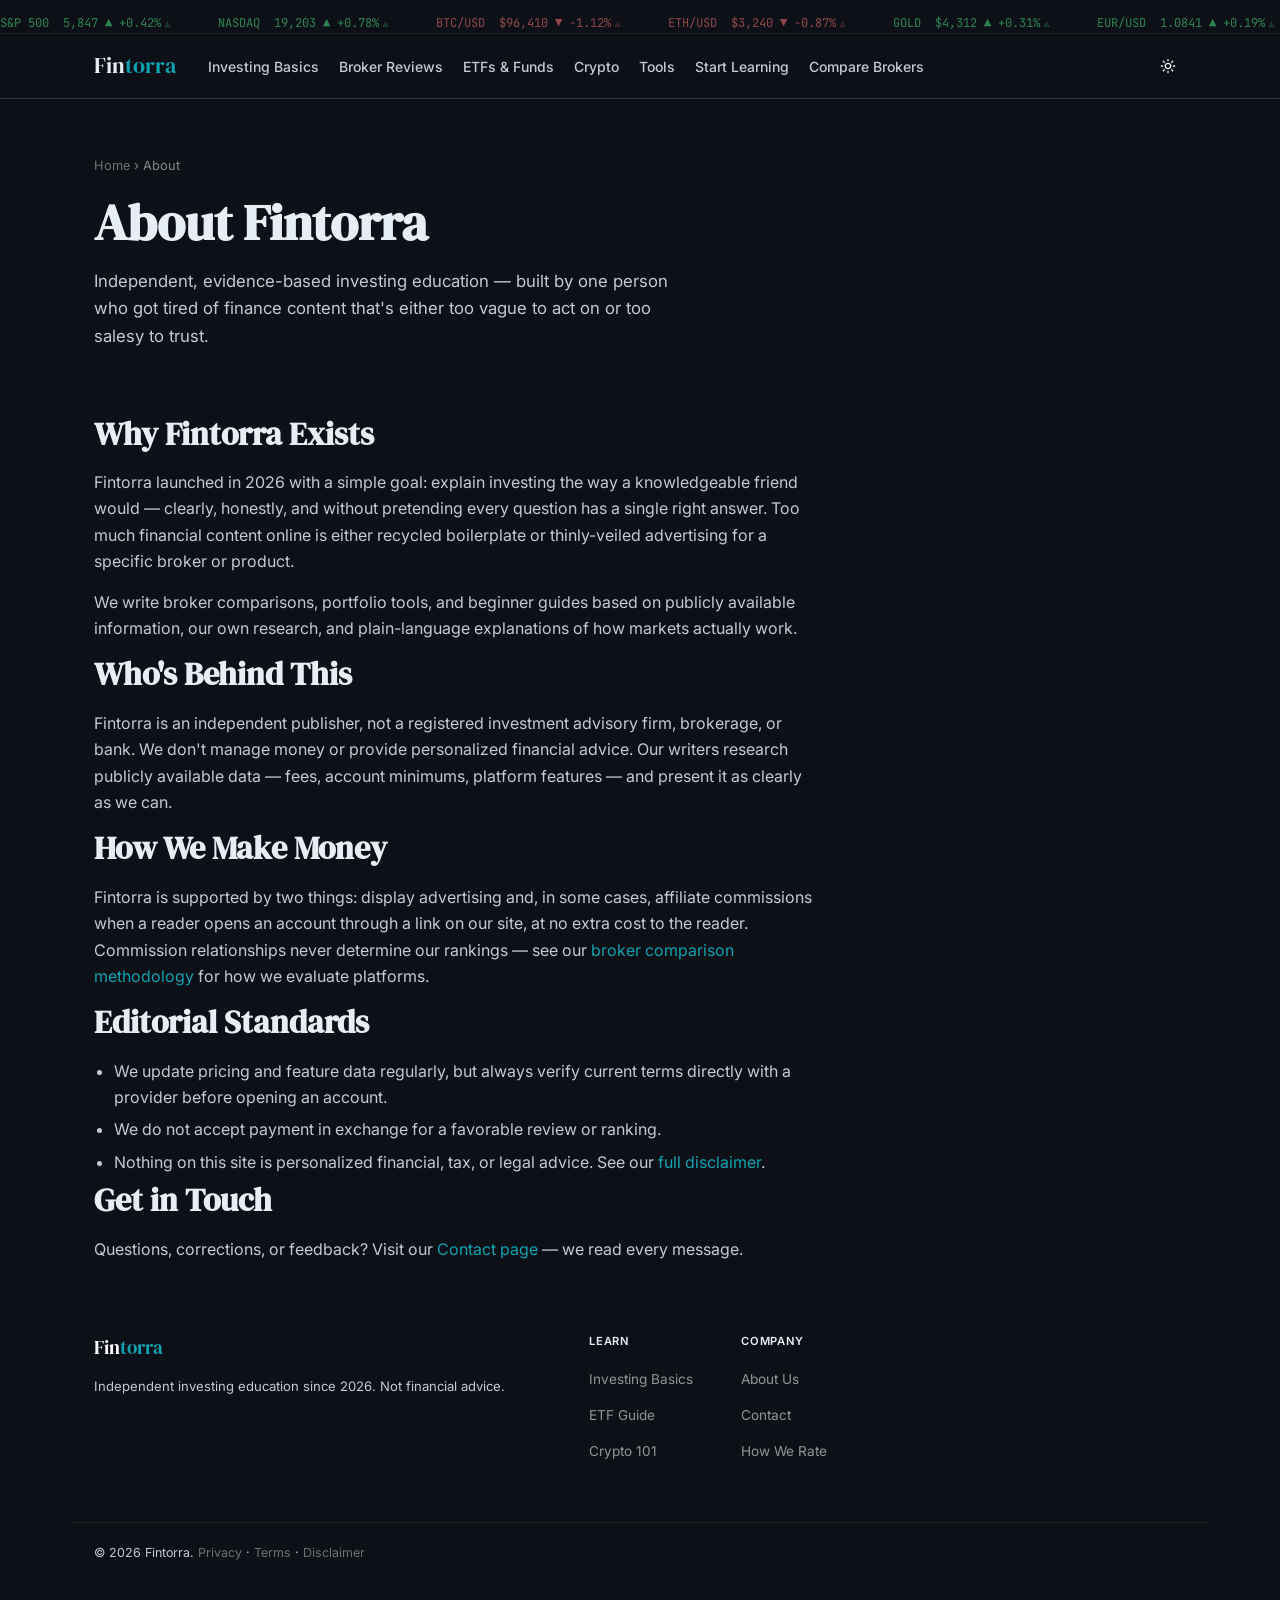
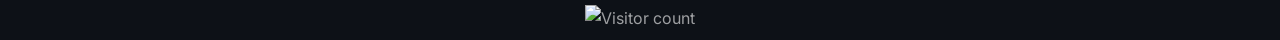
==== about.html @ e602b72d "Add files via upload" ====
<!DOCTYPE html>

<html lang="en">
<head>
<meta charset="utf-8"/>
<meta content="width=device-width, initial-scale=1.0" name="viewport"/>
<title>About Us | Fintorra</title>
<meta content="Learn about Fintorra — an independent investing education site built for readers who want clear, jargon-free guidance without hype." name="description"/>
<link href="https://fonts.googleapis.com" rel="preconnect"/>
<link href="https://fonts.googleapis.com/css2?family=DM+Serif+Display:ital@0;1&amp;family=Inter:wght@300;400;500;600&amp;family=JetBrains+Mono:wght@400;500&amp;display=swap" rel="stylesheet"/>
<link href="style.css?v=1784446846" rel="stylesheet"/>
<script>(function(){try{var t=localStorage.getItem('fintorra-theme');if(t!=='light'){document.documentElement.setAttribute('data-theme','dark');}}catch(e){}})();</script>
<link href="https://YOUR-DOMAIN-HERE.com/about.html" rel="canonical"/><meta content="About Us | Fintorra" property="og:title"/><meta content="Learn about Fintorra — an independent investing education site built for readers who want clear, jargon-free guidance without hype." property="og:description"/><meta content="website" property="og:type"/><meta content="https://YOUR-DOMAIN-HERE.com/about.html" property="og:url"/><meta content="https://YOUR-DOMAIN-HERE.com/og-default.jpg" property="og:image"/><meta content="Fintorra" property="og:site_name"/><meta content="summary_large_image" name="twitter:card"/><meta content="About Us | Fintorra" name="twitter:title"/><meta content="Learn about Fintorra — an independent investing education site built for readers who want clear, jargon-free guidance without hype." name="twitter:description"/><meta content="https://YOUR-DOMAIN-HERE.com/og-default.jpg" name="twitter:image"/><script type="application/ld+json">{
  "@context": "https://schema.org",
  "@type": "Organization",
  "name": "Fintorra",
  "url": "https://YOUR-DOMAIN-HERE.com"
}</script><script type="application/ld+json">{
  "@context": "https://schema.org",
  "@type": "BreadcrumbList",
  "itemListElement": [
    {
      "@type": "ListItem",
      "position": 1,
      "name": "Home",
      "item": "https://YOUR-DOMAIN-HERE.com/index.html"
    },
    {
      "@type": "ListItem",
      "position": 2,
      "name": "About",
      "item": "https://YOUR-DOMAIN-HERE.com/about.html"
    }
  ]
}</script></head>
<body>
<!-- MARKET STRIP -->
<div aria-hidden="true" class="market-strip">
<div class="ticker-track">
<span class="ticker-item up" data-symbol="sp500">S&amp;P 500  5,847 ▲ +0.42%</span>
<span class="ticker-item up" data-symbol="nasdaq">NASDAQ  19,203 ▲ +0.78%</span>
<span class="ticker-item down" data-symbol="btc">BTC/USD  $96,410 ▼ −1.12%</span>
<span class="ticker-item down" data-symbol="eth">ETH/USD  $3,240 ▼ −0.87%</span>
<span class="ticker-item up" data-symbol="gold">GOLD  $4,312 ▲ +0.31%</span>
<span class="ticker-item up" data-symbol="eurusd">EUR/USD  1.0841 ▲ +0.19%</span>
<span class="ticker-item up" data-symbol="sp500">S&amp;P 500  5,847 ▲ +0.42%</span>
<span class="ticker-item up" data-symbol="nasdaq">NASDAQ  19,203 ▲ +0.78%</span>
<span class="ticker-item down" data-symbol="btc">BTC/USD  $96,410 ▼ −1.12%</span>
<span class="ticker-item down" data-symbol="eth">ETH/USD  $3,240 ▼ −0.87%</span>
<span class="ticker-item up" data-symbol="gold">GOLD  $4,312 ▲ +0.31%</span>
<span class="ticker-item up" data-symbol="eurusd">EUR/USD  1.0841 ▲ +0.19%</span>
</div>
</div>
<nav class="nav">
<div class="nav-inner container">
<a class="logo" href="index.html">Fin<span>torra</span></a>
<ul class="nav-links">
<li><a href="investing-basics.html">Investing Basics</a></li>
<li><a href="broker-comparison.html">Broker Reviews</a></li>
<li><a href="etf-guide.html">ETFs &amp; Funds</a></li>
<li><a href="crypto.html">Crypto</a></li>
<li><a href="tools.html">Tools</a></li>
<li><a href="investing-basics.html">Start Learning</a></li>
<li><a href="broker-comparison.html">Compare Brokers</a></li>
</ul>
<button aria-label="Toggle dark mode" class="theme-toggle" id="theme-toggle"><svg fill="none" height="16" stroke="currentColor" stroke-linecap="round" stroke-linejoin="round" stroke-width="2" viewbox="0 0 24 24" width="16"><path d="M21 12.79A9 9 0 1111.21 3 7 7 0 0021 12.79z"></path></svg></button><button aria-label="Open menu" class="hamburger" id="hamburger">☰</button>
</div>
</nav>
<header class="page-hero">
<div class="container">
<div class="breadcrumb"><a href="index.html">Home</a> › About</div>
<h1>About Fintorra</h1>
<p class="page-hero-sub">Independent, evidence-based investing education — built by one person who got tired of finance content that's either too vague to act on or too salesy to trust.</p>
</div>
</header>
<main class="container page-main">
<article class="main-content" style="max-width: 720px;">
<section>
<h2>Why Fintorra Exists</h2>
<p>Fintorra launched in 2026 with a simple goal: explain investing the way a knowledgeable friend would — clearly, honestly, and without pretending every question has a single right answer. Too much financial content online is either recycled boilerplate or thinly-veiled advertising for a specific broker or product.</p>
<p>We write broker comparisons, portfolio tools, and beginner guides based on publicly available information, our own research, and plain-language explanations of how markets actually work.</p>
</section>
<section>
<h2>Who's Behind This</h2>
<p>Fintorra is an independent publisher, not a registered investment advisory firm, brokerage, or bank. We don't manage money or provide personalized financial advice. Our writers research publicly available data — fees, account minimums, platform features — and present it as clearly as we can.</p>
</section>
<section>
<h2>How We Make Money</h2>
<p>Fintorra is supported by two things: display advertising and, in some cases, affiliate commissions when a reader opens an account through a link on our site, at no extra cost to the reader. Commission relationships never determine our rankings — see our <a href="broker-comparison.html">broker comparison methodology</a> for how we evaluate platforms.</p>
</section>
<section>
<h2>Editorial Standards</h2>
<ul>
<li>We update pricing and feature data regularly, but always verify current terms directly with a provider before opening an account.</li>
<li>We do not accept payment in exchange for a favorable review or ranking.</li>
<li>Nothing on this site is personalized financial, tax, or legal advice. See our <a href="disclaimer.html">full disclaimer</a>.</li>
</ul>
</section>
<section>
<h2>Get in Touch</h2>
<p>Questions, corrections, or feedback? Visit our <a href="contact.html">Contact page</a> — we read every message.</p>
</section>
</article>
</main>
<footer class="footer">
<div class="container footer-inner">
<div class="footer-brand">
<a class="logo" href="index.html">Fin<span>torra</span></a>
<p>Independent investing education since 2026. Not financial advice.</p>
</div>
<div class="footer-links">
<div class="footer-col"><h4>Learn</h4><ul><li><a href="investing-basics.html">Investing Basics</a></li><li><a href="etf-guide.html">ETF Guide</a></li><li><a href="crypto.html">Crypto 101</a></li></ul></div>
<div class="footer-col"><h4>Company</h4><ul><li><a href="about.html">About Us</a></li><li><a href="contact.html">Contact</a></li><li><a href="broker-comparison.html">How We Rate</a></li></ul></div>
</div>
</div>
<div class="footer-bottom container">
<p>© 2026 Fintorra. <a href="privacy.html">Privacy</a> · <a href="terms.html">Terms</a> · <a href="disclaimer.html">Disclaimer</a></p>
</div>
<div class="visitor-counter" style="text-align:center;padding:8px 0;"><img alt="Visitor count" src="https://api.visitorbadge.io/api/visitors?path=marketedge-zippy-pavlova-49449e&amp;label=Visitors&amp;countColor=%23263759&amp;style=flat"/></div></footer>
<script src="script.js?v=1784446846"></script>
</body>
</html>
---- style.css ----
/* ===========================
   FINTORRA — GLOBAL STYLES
   =========================== */

:root {
  --ink:       #0D1117;
  --ink-soft:  #3A4050;
  --ink-muted: #7A8394;
  --surface:   #F7F8FA;
  --white:     #FFFFFF;
  --border:    #E4E7ED;

  /* Accent — deep teal-slate, not typical finance blue */
  --accent:    #1A5F7A;
  --accent-lt: #EBF4F8;
  --accent-hi: #0FA3B1;

  --gold:      #C8952A;
  --green:     #1A9B5E;
  --red:       #C0392B;

  --ff-display: 'DM Serif Display', Georgia, serif;
  --ff-body:    'Inter', system-ui, sans-serif;
  --ff-mono:    'JetBrains Mono', monospace;

  --radius: 8px;
  --radius-lg: 14px;
  --shadow: 0 2px 12px rgba(0,0,0,0.07);
  --shadow-lg: 0 8px 40px rgba(0,0,0,0.1);

  /* Single source of truth for the ticker strip's height, so .nav's
     sticky offset can never drift out of sync with it (was a hardcoded
     "top: 34px" magic number before). */
  --ticker-height: 34px;
}

*, *::before, *::after { box-sizing: border-box; margin: 0; padding: 0; }

html { scroll-behavior: smooth; font-size: 16px; }

body {
  font-family: var(--ff-body);
  color: var(--ink);
  background: var(--white);
  line-height: 1.65;
  -webkit-font-smoothing: antialiased;
  max-width: 100vw;
}

/* ===========================
   LAYOUT
   =========================== */
.container { max-width: 1140px; margin: 0 auto; padding: 0 24px; }
.section-gap { padding-top: 80px; padding-bottom: 80px; }

.content-sidebar-layout {
  display: grid;
  grid-template-columns: 1fr 320px;
  gap: 48px;
  align-items: start;
  padding: 60px 0;
}
.main-content { min-width: 0; }

/* ===========================
   TYPOGRAPHY
   =========================== */
h1, h2, h3 { font-family: var(--ff-display); line-height: 1.2; }
h1 { font-size: clamp(2rem, 5vw, 3.2rem); }
h2 { font-size: clamp(1.5rem, 3vw, 2rem); margin-bottom: 16px; }
h3 { font-size: 1.25rem; margin-bottom: 10px; }
h4 { font-size: 0.95rem; font-weight: 600; text-transform: uppercase; letter-spacing: 0.06em; color: var(--ink-soft); margin-bottom: 10px; font-family: var(--ff-body); }

p { margin-bottom: 14px; color: var(--ink-soft); }

a { color: var(--accent); text-decoration: none; }
a:hover { color: var(--accent-hi); }

ul, ol { padding-left: 20px; }
li { margin-bottom: 6px; color: var(--ink-soft); }

.section-eyebrow {
  font-family: var(--ff-mono);
  font-size: 0.75rem;
  letter-spacing: 0.1em;
  text-transform: uppercase;
  color: var(--accent-hi);
  margin-bottom: 8px;
}

.section-title { margin-bottom: 8px; }
.section-sub { color: var(--ink-muted); font-size: 0.9rem; margin-bottom: 32px; }

/* ===========================
   BUTTONS
   =========================== */
.btn-primary {
  display: inline-block;
  background: var(--accent);
  color: var(--white) !important;
  padding: 12px 24px;
  border-radius: var(--radius);
  font-weight: 600;
  font-size: 0.9rem;
  transition: background 0.2s, transform 0.1s;
  cursor: pointer;
  border: none;
}
.btn-primary:hover { background: var(--accent-hi); transform: translateY(-1px); }
.btn-primary.sm { padding: 8px 16px; font-size: 0.82rem; }

.btn-ghost {
  display: inline-block;
  border: 1.5px solid var(--border);
  color: var(--ink) !important;
  padding: 11px 24px;
  border-radius: var(--radius);
  font-weight: 500;
  font-size: 0.9rem;
  transition: border-color 0.2s, background 0.2s;
}
.btn-ghost:hover { border-color: var(--accent); background: var(--accent-lt); }

/* .btn-ghost sits on the dark hero background — override for readable contrast */
.hero .btn-ghost {
  color: var(--white) !important;
  border-color: rgba(255,255,255,0.4);
}
.hero .btn-ghost:hover { border-color: var(--white); background: rgba(255,255,255,0.08); }

.mt-24 { margin-top: 24px; }

/* ===========================
   NAV
   =========================== */
.nav {
  position: sticky;
  top: var(--ticker-height);
  z-index: 100;
  background: #FFFFFF;
  backdrop-filter: blur(10px);
  border-bottom: 1px solid var(--border);
}
.nav-inner {
  display: flex;
  align-items: center;
  gap: 32px;
  height: 64px;
}
.logo {
  font-family: var(--ff-display);
  font-size: 1.35rem;
  color: var(--ink);
  flex-shrink: 0;
}
.logo span { color: var(--accent-hi); }

.nav-links {
  display: flex;
  list-style: none;
  padding: 0;
  gap: 20px;
  flex: 1;
}
.nav-links li { margin: 0; }
.nav-links a {
  font-size: 0.875rem;
  font-weight: 500;
  color: var(--ink-soft) !important;
  transition: color 0.15s;
}
.nav-links a:hover, .nav-links a.active { color: var(--accent) !important; }

.nav-cta {
  font-size: 0.82rem;
  font-weight: 600;
  background: var(--accent);
  color: var(--white) !important;
  padding: 8px 18px;
  border-radius: var(--radius);
  white-space: nowrap;
  transition: background 0.2s;
}
.nav-cta:hover { background: var(--accent-hi); }

.hamburger {
  display: none;
  background: none;
  border: none;
  font-size: 1.4rem;
  cursor: pointer;
  color: var(--ink);
  margin-left: 12px;
}
.theme-toggle {
  background: none;
  border: none;
  width: 36px;
  height: 36px;
  font-size: 1rem;
  cursor: pointer;
  color: var(--ink);
  display: flex;
  align-items: center;
  justify-content: center;
  transition: color 0.2s;
  flex-shrink: 0;
  margin-left: auto;
}
.theme-toggle:hover { color: var(--accent); }

/* ===========================
   HERO
   =========================== */
.hero {
  background: linear-gradient(160deg, var(--ink) 0%, #1A2535 60%, #152640 100%);
  color: var(--white);
  padding: 90px 0 0;
  overflow: hidden;
  position: relative;
}

.hero::before {
  content: '';
  position: absolute;
  top: -40%;
  right: -10%;
  width: 600px;
  height: 600px;
  background: radial-gradient(circle, rgba(15,163,177,0.12) 0%, transparent 70%);
  pointer-events: none;
}

.hero-chart-svg {
  position: absolute;
  bottom: 0;
  right: 0;
  width: 65%;
  max-width: 700px;
  height: auto;
  opacity: 0.35;
  pointer-events: none;
}
.hero-chart-line {
  fill: none;
  stroke: var(--accent-hi);
  stroke-width: 2.5;
  stroke-linecap: round;
  stroke-linejoin: round;
  stroke-dasharray: 900;
  stroke-dashoffset: 900;
  animation: draw-chart 2.4s ease-out forwards 0.3s;
}
.hero-chart-fill {
  fill: url(#chart-fade);
  stroke: none;
  opacity: 0;
  animation: fade-in-chart 1.5s ease-out forwards 1.5s;
}
@keyframes draw-chart { to { stroke-dashoffset: 0; } }
@keyframes fade-in-chart { to { opacity: 1; } }
@media (max-width: 768px) {
  .hero-chart-svg { width: 90%; opacity: 0.22; }
}

.hero-inner { position: relative; z-index: 1; padding-bottom: 60px; }

.hero-badge {
  display: inline-block;
  background: rgba(15,163,177,0.15);
  border: 1px solid rgba(15,163,177,0.35);
  color: var(--accent-hi);
  font-family: var(--ff-mono);
  font-size: 0.72rem;
  letter-spacing: 0.1em;
  text-transform: uppercase;
  padding: 5px 12px;
  border-radius: 20px;
  margin-bottom: 20px;
}

.hero-title {
  font-size: clamp(2.5rem, 6vw, 4rem);
  color: var(--white);
  margin-bottom: 20px;
  max-width: 600px;
}
.hero-title em { color: var(--accent-hi); font-style: italic; }

.hero-sub {
  font-size: 1.05rem;
  color: rgba(255,255,255,0.7);
  max-width: 520px;
  margin-bottom: 32px;
}

.hero-actions { display: flex; gap: 12px; margin-bottom: 56px; flex-wrap: wrap; }

.hero-stats {
  display: flex;
  align-items: center;
  gap: 32px;
  flex-wrap: wrap;
}
.stat { display: flex; flex-direction: column; }
.stat-num { font-family: var(--ff-display); font-size: 2rem; color: var(--white); line-height: 1; }
.stat-k { font-family: var(--ff-display); font-size: 2rem; color: var(--white); }
.stat-label { font-size: 0.75rem; color: rgba(255,255,255,0.5); text-transform: uppercase; letter-spacing: 0.05em; margin-top: 2px; }
.stat-divider { width: 1px; height: 40px; background: rgba(255,255,255,0.15); }

/* TICKER — persistent strip above the nav, present on every page */
.market-strip {
  background: #0D1117;
  border-bottom: 1px solid rgba(255,255,255,0.08);
  height: var(--ticker-height);
  box-sizing: border-box;
  padding: 8px 0;
  overflow: hidden;
  white-space: nowrap;
  position: sticky;
  top: 0;
  z-index: 101;
}
.ticker-track {
  display: inline-flex;
  gap: 48px;
  animation: ticker 30s linear infinite;
}
.ticker-item {
  font-family: var(--ff-mono);
  font-size: 0.76rem;
  color: rgba(255,255,255,0.6);
}
.ticker-item.up { color: #4ade80; }
.ticker-item.down { color: #f87171; }

/* Stale-data indicator — a failed refresh should never be silent.
   Dims the value and adds a small warning dot; the title="" attribute
   (set in script.js) supplies the tooltip explanation. */
.is-stale { opacity: 0.55; position: relative; }
.is-stale::after {
  content: '⚠';
  font-size: 0.7em;
  margin-left: 4px;
  opacity: 0.9;
}

@keyframes ticker {
  from { transform: translateX(0); }
  to { transform: translateX(-50%); }
}

/* ===========================
   AD SLOTS
   =========================== */
.ad-slot {
  padding-top: 20px;
  padding-bottom: 20px;
  text-align: center;
}
.ad-label {
  display: block;
  font-size: 0.65rem;
  color: var(--ink-muted);
  text-transform: uppercase;
  letter-spacing: 0.08em;
  margin-bottom: 6px;
}
.ad-placeholder {
  background: var(--surface);
  border: 1px dashed var(--border);
  border-radius: var(--radius);
  color: var(--ink-muted);
  font-size: 0.8rem;
  font-family: var(--ff-mono);
  display: inline-flex;
  align-items: center;
  justify-content: center;
  margin: 0 auto;
}
.ad-placeholder.leaderboard { width: 100%; max-width: 728px; height: 90px; }
.ad-placeholder.rectangle { width: 300px; height: 250px; }
.ad-placeholder.sidebar-ad { width: 300px; height: 600px; }
.ad-slot-mid { display: flex; flex-direction: column; align-items: center; }

/* ===========================
   MARKET PULSE DASHBOARD
   =========================== */
.pulse-grid {
  display: grid;
  grid-template-columns: repeat(3, 1fr);
  gap: 16px;
  margin-top: 24px;
}
.dash-card {
  background: var(--white);
  border: 1px solid var(--border);
  border-radius: var(--radius-lg);
  padding: 18px;
  transition: box-shadow 0.2s, transform 0.2s;
}
.dash-card:hover { box-shadow: var(--shadow-lg); transform: translateY(-2px); }
.dash-card-top { display: flex; justify-content: space-between; align-items: center; margin-bottom: 6px; }
.dash-label { font-size: 0.78rem; font-family: var(--ff-mono); color: var(--ink-muted); text-transform: uppercase; letter-spacing: 0.04em; }
.dash-change { font-size: 0.8rem; font-family: var(--ff-mono); font-weight: 600; padding: 2px 8px; border-radius: 999px; display: inline-block; }
.dash-change.up { color: var(--green); background: rgba(26,155,94,0.1); }
.dash-change.down { color: var(--red); background: rgba(192,57,43,0.1); }
.dash-price { font-size: 1.5rem; font-weight: 700; font-family: var(--ff-mono); margin-bottom: 10px; }
.dash-spark { width: 100%; height: 30px; display: block; }
.dash-spark polyline { fill: none; stroke-width: 2; stroke: var(--ink-muted); }
.dash-spark polyline.up { stroke: var(--green); }
.dash-spark polyline.down { stroke: var(--red); }

/* Watchlist star (item 3) */
.watch-star {
  background: none;
  border: none;
  cursor: pointer;
  font-size: 1rem;
  color: var(--ink-muted);
  padding: 0;
  margin-right: 6px;
  line-height: 1;
  transition: color 0.15s, transform 0.15s;
}
.watch-star:hover { color: var(--gold); transform: scale(1.15); }
.watch-star.is-watched { color: var(--gold); }
.dash-card.is-watched { border-color: var(--gold); }

/* "Updated Xs ago" label (item 6) */
.dash-updated {
  display: block;
  font-size: 0.68rem;
  font-family: var(--ff-mono);
  color: var(--ink-muted);
  margin-top: 8px;
}
.dash-card { cursor: pointer; }
.dash-card:hover { border-color: var(--accent-hi); }

.chart-range-toggle { display: flex; gap: 6px; margin-bottom: 14px; }
.range-btn {
  background: var(--surface);
  border: 1px solid var(--border);
  color: var(--ink-muted);
  font-family: var(--ff-mono);
  font-size: 0.75rem;
  font-weight: 600;
  padding: 4px 12px;
  border-radius: 999px;
  cursor: pointer;
  transition: background 0.15s, color 0.15s, border-color 0.15s;
}
.range-btn:hover { border-color: var(--accent-hi); color: var(--accent-hi); }
.range-btn.active { background: var(--accent-hi); border-color: var(--accent-hi); color: var(--white); }

/* Clickable in-article ticker mentions + popover (item 5) */
.ticker-mention {
  background: none;
  border: none;
  padding: 0 1px;
  font: inherit;
  font-family: var(--ff-mono);
  font-weight: 700;
  color: var(--accent);
  cursor: pointer;
  border-bottom: 1px dashed var(--accent);
}
.ticker-mention:hover { color: var(--accent-hi); border-bottom-style: solid; }
.ticker-popover {
  position: absolute;
  z-index: 500;
  background: var(--white);
  border: 1px solid var(--border);
  border-radius: var(--radius);
  box-shadow: var(--shadow-lg);
  padding: 12px 16px;
  min-width: 160px;
}
.ticker-popover-label { font-size: 0.72rem; color: var(--ink-muted); margin-bottom: 4px; }
.ticker-popover-price { font-family: var(--ff-mono); font-size: 1.15rem; font-weight: 700; color: var(--ink); }
.ticker-popover-change { font-family: var(--ff-mono); font-size: 0.78rem; font-weight: 600; margin-top: 2px; }
.ticker-popover-change.up { color: var(--green); }
.ticker-popover-change.down { color: var(--red); }

/* TradingView chart modal */
.tv-modal {
  display: none;
  position: fixed;
  inset: 0;
  background: rgba(0,0,0,0.75);
  z-index: 1000;
  padding: 24px;
  align-items: center;
  justify-content: center;
}
.tv-modal.is-open { display: flex; }
.tv-modal-panel {
  background: #161B22;
  border: 1px solid #30363D;
  border-radius: var(--radius-lg);
  width: 100%;
  max-width: 980px;
  padding: 16px;
  box-shadow: var(--shadow-lg);
}
.tv-modal-head {
  display: flex;
  justify-content: space-between;
  align-items: center;
  margin-bottom: 12px;
}
.tv-modal-title { font-family: var(--ff-display); font-size: 1.1rem; color: #E6EDF3; }
.tv-modal-close {
  background: none;
  border: none;
  color: #8B93A1;
  font-size: 1.1rem;
  cursor: pointer;
  padding: 4px 8px;
}
.tv-modal-close:hover { color: #E6EDF3; }
#tv-chart-container { height: 480px; }
.tv-modal-credit { font-size: 0.7rem; color: #8B93A1; margin-top: 8px; text-align: right; }
@media (max-width: 640px) {
  #tv-chart-container { height: 340px; }
  .tv-modal { padding: 0; }
  .tv-modal-panel { max-width: 100%; height: 100%; border-radius: 0; overflow-y: auto; }
}

/* Market News block */
.news-head {
  display: flex;
  justify-content: space-between;
  align-items: flex-end;
  gap: 16px;
  flex-wrap: wrap;
  margin-bottom: 24px;
}
.news-search-wrap { flex: 1; max-width: 320px; min-width: 200px; }
.news-search {
  width: 100%;
  padding: 10px 16px;
  border: 1px solid var(--border);
  border-radius: 999px;
  background: var(--surface);
  color: var(--ink);
  font-family: var(--ff-body);
  font-size: 0.9rem;
}
.news-search:focus { outline: none; border-color: var(--accent-hi); }
.news-list { display: grid; grid-template-columns: repeat(2, 1fr); gap: 16px; }
.news-item {
  display: block;
  background: var(--white);
  border: 1px solid var(--border);
  border-radius: var(--radius);
  padding: 18px 20px;
  color: inherit;
  transition: border-color 0.15s, transform 0.15s;
}
.news-item:hover { border-color: var(--accent-hi); transform: translateY(-2px); }
.news-item-source { font-size: 0.72rem; font-family: var(--ff-mono); color: var(--ink-muted); margin-bottom: 6px; }
.news-item-title { font-size: 0.95rem; font-weight: 600; color: var(--ink); margin-bottom: 6px; line-height: 1.4; }
.news-item-summary { font-size: 0.82rem; color: var(--ink-muted); line-height: 1.5; }
.news-empty { color: var(--ink-muted); font-size: 0.9rem; grid-column: 1 / -1; }
@media (max-width: 720px) {
  .news-list { grid-template-columns: 1fr; }
  .news-head { flex-direction: column; align-items: stretch; }
  .news-search-wrap { max-width: none; }
}

.top-mover {
  margin-top: 20px;
  background: var(--accent-lt);
  border: 1px solid var(--accent);
  border-radius: var(--radius);
  padding: 14px 18px;
  display: flex;
  align-items: center;
  gap: 12px;
  flex-wrap: wrap;
  font-size: 0.9rem;
}
.top-mover-label { font-weight: 600; color: var(--accent); }
.top-mover-value { font-family: var(--ff-mono); color: var(--ink-soft); }
.pulse-disclaimer { font-size: 0.72rem; color: var(--ink-muted); margin-top: 12px; }

.live-chart-card {
  margin-top: 24px;
  background: var(--white);
  border: 1px solid var(--border);
  border-radius: var(--radius-lg);
  padding: 20px;
}
.live-chart-head {
  display: flex;
  justify-content: space-between;
  align-items: center;
  margin-bottom: 14px;
  flex-wrap: wrap;
  gap: 8px;
}
.live-chart-title { font-weight: 600; font-size: 0.95rem; margin-right: 10px; }
.live-chart-badge { font-family: var(--ff-mono); font-size: 0.9rem; color: var(--accent); font-weight: 600; }
/* Chart.js with responsive:true + maintainAspectRatio:false sizes the
   canvas to fill its parent — without an explicit height here, the parent
   has none to give it, so the chart silently renders with degenerate
   (near-zero or unbounded) height and looks blank. */
.chart-canvas-wrap { position: relative; height: 260px; }
.live-dot { font-size: 0.72rem; color: var(--red); font-weight: 600; letter-spacing: 0.04em; animation: pulse-dot 2s infinite; }
@keyframes pulse-dot { 0%, 100% { opacity: 1; } 50% { opacity: 0.35; } }

.category-pills {
  display: flex;
  gap: 10px;
  flex-wrap: wrap;
  padding-bottom: 8px;
}
.pill {
  font-size: 0.82rem;
  font-weight: 500;
  padding: 8px 16px;
  border-radius: 999px;
  border: 1px solid var(--border);
  color: var(--ink-soft);
  transition: all 0.2s;
  white-space: nowrap;
}
.pill:hover { border-color: var(--accent); color: var(--accent); }
.pill.active { background: var(--ink); color: var(--white); border-color: var(--ink); }

/* ===========================
   TRENDING
   =========================== */
.trend-grid {
  display: grid;
  grid-template-columns: 1.4fr 1fr;
  grid-template-rows: auto auto;
  gap: 20px;
}
.trend-card {
  background: var(--white);
  border: 1px solid var(--border);
  border-radius: var(--radius-lg);
  overflow: hidden;
  transition: box-shadow 0.2s, transform 0.2s;
}
.trend-card:hover { box-shadow: var(--shadow-lg); transform: translateY(-2px); }
.trend-card.featured { grid-row: span 2; background: var(--ink); color: var(--white); }
.trend-photo { width: 100%; aspect-ratio: 16/9; object-fit: cover; display: block; background: var(--surface); }
.trend-card.featured .trend-photo { aspect-ratio: 16/11; }
.trend-body { padding: 20px 24px 24px; }
.trend-card.featured h3 { font-size: 1.6rem; line-height: 1.25; font-family: var(--ff-display); }
.trend-card.featured h3 a { color: var(--white) !important; }
.trend-card.featured p { color: rgba(255,255,255,0.7); font-size: 1.02rem; }
.trend-card.featured .card-meta { color: rgba(255,255,255,0.5); margin-top: 16px; }

.trend-tag {
  display: inline-block;
  font-size: 0.7rem;
  font-family: var(--ff-mono);
  text-transform: uppercase;
  letter-spacing: 0.08em;
  background: var(--accent-lt);
  color: var(--accent);
  padding: 3px 10px;
  border-radius: 12px;
  margin-bottom: 14px;
}
.trend-card.featured .trend-tag { background: rgba(15,163,177,0.2); color: var(--accent-hi); }

.trend-card h3 { font-size: 1.1rem; margin-bottom: 10px; }
.trend-card h3 a { color: var(--ink); }
.trend-card h3 a:hover { color: var(--accent); }

.card-meta {
  display: flex;
  align-items: center;
  gap: 8px;
  margin-top: 16px;
  font-size: 0.78rem;
  color: var(--ink-muted);
}
.read-time { font-family: var(--ff-mono); }
.category-dot {
  width: 7px;
  height: 7px;
  border-radius: 50%;
  display: inline-block;
}
.category-dot.etfs { background: #8B5CF6; }
.category-dot.commodities { background: var(--gold); }
.category-dot.basics { background: var(--green); }
.category-dot.brokers { background: var(--accent-hi); }

/* ===========================
   BROKER TABLE
   =========================== */
.brokers-preview { background: var(--surface); }
.broker-table-wrap { overflow-x: auto; margin: 28px 0; }

.broker-table {
  width: 100%;
  border-collapse: collapse;
  background: var(--white);
  border-radius: var(--radius-lg);
  overflow: hidden;
  box-shadow: var(--shadow);
}
.broker-table thead { background: var(--ink); color: var(--white); }
.broker-table th {
  padding: 14px 16px;
  text-align: left;
  font-size: 0.78rem;
  font-weight: 600;
  text-transform: uppercase;
  letter-spacing: 0.06em;
  font-family: var(--ff-body);
}
.broker-table td {
  padding: 16px;
  border-bottom: 1px solid var(--border);
  font-size: 0.9rem;
  color: var(--ink-soft);
}
.broker-table tr:last-child td { border-bottom: none; }
.broker-table .top-pick td { background: rgba(26,95,122,0.04); }
.broker-table .top-pick td:first-child { border-left: 3px solid var(--accent); }

.badge {
  display: inline-block;
  font-size: 0.65rem;
  background: var(--gold);
  color: var(--white);
  padding: 2px 8px;
  border-radius: 10px;
  font-weight: 600;
  margin-left: 8px;
  vertical-align: middle;
}
.fee { font-family: var(--ff-mono); font-weight: 600; color: var(--green); }
.stars { color: var(--gold); }
.table-btn {
  font-size: 0.8rem;
  font-weight: 600;
  color: var(--accent) !important;
  white-space: nowrap;
}

.table-disclaimer {
  font-size: 0.75rem;
  color: var(--ink-muted);
  margin-top: -8px;
}

/* ===========================
   GUIDES
   =========================== */
.guides-grid {
  display: grid;
  grid-template-columns: repeat(4, 1fr);
  gap: 20px;
  margin-top: 32px;
}
.guide-card {
  display: block;
  background: var(--white);
  border: 1px solid var(--border);
  border-radius: var(--radius-lg);
  padding: 28px 24px;
  transition: box-shadow 0.2s, transform 0.2s, border-color 0.2s;
  color: inherit;
}
.guide-card:hover { box-shadow: var(--shadow-lg); transform: translateY(-3px); border-color: var(--accent); }
.guide-icon { font-size: 2rem; margin-bottom: 14px; display: block; }
.guide-card h3 { font-size: 1rem; color: var(--ink); margin-bottom: 8px; }
.guide-card p { font-size: 0.85rem; color: var(--ink-muted); margin-bottom: 16px; }
.guide-link { font-size: 0.82rem; font-weight: 600; color: var(--accent); }

/* Most Popular Tools (homepage) */
.tools-preview-grid {
  display: grid;
  grid-template-columns: repeat(4, 1fr);
  gap: 20px;
  margin-top: 32px;
}
.tool-preview-card {
  display: block;
  position: relative;
  background: var(--white);
  border: 1px solid var(--border);
  border-radius: var(--radius-lg);
  padding: 28px 24px;
  transition: box-shadow 0.2s, transform 0.2s, border-color 0.2s;
  color: inherit;
}
.tool-preview-card:hover { box-shadow: var(--shadow-lg); transform: translateY(-3px); border-color: var(--accent); }
.tool-preview-card .guide-icon { font-size: 2rem; margin-bottom: 14px; display: block; }
.tool-preview-card h3 { font-size: 1rem; color: var(--ink); margin-bottom: 8px; }
.tool-preview-card p { font-size: 0.85rem; color: var(--ink-muted); margin-bottom: 16px; }
.tool-preview-card .guide-link { font-size: 0.82rem; font-weight: 600; color: var(--accent); }
.tool-badge {
  position: absolute;
  top: -10px;
  right: 16px;
  background: var(--accent-hi);
  color: var(--white);
  font-size: 0.68rem;
  font-weight: 700;
  letter-spacing: 0.03em;
  text-transform: uppercase;
  padding: 4px 10px;
  border-radius: 999px;
}
/* So a deep link like tools.html#compound-calculator doesn't land the
   card underneath the sticky ticker + nav */
.tool-card { scroll-margin-top: calc(var(--ticker-height) + 64px + 20px); }

/* ===========================
   NEWSLETTER
   =========================== */
.newsletter {
  background: linear-gradient(135deg, var(--ink) 0%, #1A2F45 100%);
  padding: 72px 0;
}
.newsletter-inner {
  display: flex;
  align-items: center;
  gap: 64px;
}
.newsletter-text { flex: 1; }
.newsletter-text .section-eyebrow { color: var(--accent-hi); }
.newsletter-text h2 { color: var(--white); font-size: 1.8rem; margin-bottom: 12px; }
.newsletter-text p { color: rgba(255,255,255,0.65); max-width: 420px; }
.newsletter-form { flex: 1; display: flex; flex-direction: column; gap: 12px; }
.email-input {
  padding: 14px 18px;
  border-radius: var(--radius);
  border: 1px solid rgba(255,255,255,0.2);
  background: rgba(255,255,255,0.1);
  color: var(--white);
  font-size: 0.95rem;
  font-family: var(--ff-body);
  outline: none;
  transition: border-color 0.2s;
}
.email-input::placeholder { color: rgba(255,255,255,0.4); }
.email-input:focus { border-color: var(--accent-hi); }
.form-note { font-size: 0.75rem; color: rgba(255,255,255,0.4); }

/* ===========================
   PAGE HERO (inner pages)
   =========================== */
.page-hero {
  background: var(--ink);
  color: var(--white);
  padding: 56px 0 48px;
}
.page-hero.has-photo {
  background-size: cover;
  background-position: center;
  position: relative;
}
.page-hero.has-photo::before {
  content: '';
  position: absolute;
  inset: 0;
  background: linear-gradient(180deg, rgba(13,17,23,0.78) 0%, rgba(13,17,23,0.94) 100%);
}
.page-hero.has-photo .container { position: relative; z-index: 1; }
.breadcrumb { font-size: 0.8rem; color: rgba(255,255,255,0.4); margin-bottom: 16px; }
.breadcrumb a { color: rgba(255,255,255,0.4); }
.breadcrumb a:hover { color: var(--accent-hi); }
.page-hero h1 { color: var(--white); margin-bottom: 14px; }
.page-hero-sub { color: rgba(255,255,255,0.65); max-width: 600px; font-size: 1.05rem; margin-bottom: 16px; }
.update-badge {
  font-family: var(--ff-mono);
  font-size: 0.75rem;
  color: rgba(255,255,255,0.4);
}
.byline {
  font-size: 0.8rem;
  color: rgba(255,255,255,0.55);
  margin-top: 4px;
}

/* ===========================
   PAGE MAIN / SIDEBAR
   =========================== */
.main-content h2 { margin-top: 44px; padding-top: 32px; border-top: 1px solid var(--border); }
.main-content h2:first-child { margin-top: 0; border-top: none; padding-top: 0; }

.quick-nav {
  display: flex;
  gap: 16px;
  flex-wrap: wrap;
  background: var(--surface);
  padding: 14px 20px;
  border-radius: var(--radius);
  margin-bottom: 36px;
  font-size: 0.85rem;
  align-items: center;
  border: 1px solid var(--border);
}
.quick-nav strong { color: var(--ink); }
.quick-nav a { color: var(--accent); font-weight: 500; }

.sidebar-widget {
  background: var(--surface);
  border: 1px solid var(--border);
  border-radius: var(--radius-lg);
  padding: 20px;
  margin-bottom: 24px;
}
.sidebar-widget h4 { margin-bottom: 12px; }
.sidebar-list { list-style: none; padding: 0; }
.sidebar-list li { margin-bottom: 10px; border-bottom: 1px solid var(--border); padding-bottom: 10px; }
.sidebar-list li:last-child { border-bottom: none; margin-bottom: 0; padding-bottom: 0; }
.sidebar-list a { font-size: 0.87rem; color: var(--ink-soft); font-weight: 500; }
.sidebar-list a:hover { color: var(--accent); }
.sticky-widget { position: sticky; top: 114px; }

/* ===========================
   BROKER REVIEWS
   =========================== */
.pick-cards { display: flex; gap: 16px; margin: 20px 0 32px; flex-wrap: wrap; }
.pick-card {
  display: flex;
  align-items: center;
  gap: 14px;
  background: var(--surface);
  border: 1px solid var(--border);
  border-radius: var(--radius-lg);
  padding: 16px 20px;
  flex: 1;
  min-width: 200px;
}
.pick-card.gold { border-color: var(--gold); background: rgba(200,149,42,0.05); }
.pick-card.silver { border-color: #9BA3AF; }
.pick-card.bronze { border-color: #C87941; }
.pick-rank { font-family: var(--ff-display); font-size: 1.6rem; color: var(--ink-muted); width: 36px; flex-shrink: 0; }
.pick-card.gold .pick-rank { color: var(--gold); }
.pick-info { flex: 1; }
.pick-info strong { display: block; font-size: 0.95rem; color: var(--ink); }
.pick-info span { font-size: 0.78rem; color: var(--ink-muted); }
.pick-score { font-family: var(--ff-mono); font-size: 0.85rem; font-weight: 600; color: var(--green); white-space: nowrap; }

.broker-review {
  border: 1px solid var(--border);
  border-radius: var(--radius-lg);
  padding: 28px;
  margin: 28px 0;
}
.broker-review-header {
  display: flex;
  justify-content: space-between;
  align-items: flex-start;
  margin-bottom: 20px;
  flex-wrap: wrap;
  gap: 16px;
}
.broker-review h3 { font-size: 1.4rem; }
.stars.large { font-size: 1.1rem; color: var(--gold); }
.score-label { font-size: 0.8rem; color: var(--ink-muted); font-family: var(--ff-mono); }
.broker-quick-facts { display: flex; gap: 20px; }
.fact { display: flex; flex-direction: column; align-items: center; text-align: center; }
.fact span { font-size: 0.7rem; color: var(--ink-muted); text-transform: uppercase; letter-spacing: 0.05em; }
.fact strong { font-size: 1rem; font-family: var(--ff-mono); color: var(--ink); }

.pro-con-list { list-style: none; padding: 0; margin-bottom: 16px; }
.pro-con-list li { padding: 6px 0 6px 24px; position: relative; border-bottom: 1px solid var(--border); }
.pro-con-list li:last-child { border-bottom: none; }
.pro-con-list.pros li::before { content: "✓"; position: absolute; left: 0; color: var(--green); font-weight: 700; }
.pro-con-list.cons li::before { content: "✗"; position: absolute; left: 0; color: var(--red); font-weight: 700; }

.verdict-box {
  background: var(--accent-lt);
  border-left: 3px solid var(--accent);
  padding: 14px 18px;
  border-radius: 0 var(--radius) var(--radius) 0;
  font-size: 0.9rem;
  color: var(--ink-soft);
  margin-top: 16px;
}

.rating-criteria { display: grid; grid-template-columns: repeat(3, 1fr); gap: 16px; margin: 20px 0; }
.criterion {
  background: var(--surface);
  border: 1px solid var(--border);
  border-radius: var(--radius);
  padding: 16px;
}
.criterion-weight {
  display: block;
  font-family: var(--ff-mono);
  font-size: 1.2rem;
  font-weight: 700;
  color: var(--accent);
  margin-bottom: 6px;
}
.criterion strong { display: block; font-size: 0.9rem; margin-bottom: 6px; }
.criterion p { font-size: 0.8rem; margin: 0; }

/* ===========================
   FAQ
   =========================== */
.faq-list { margin-top: 16px; }
.faq-item { border-bottom: 1px solid var(--border); }
.faq-q {
  width: 100%;
  background: none;
  border: none;
  padding: 16px 0;
  text-align: left;
  font-family: var(--ff-body);
  font-size: 0.95rem;
  font-weight: 600;
  color: var(--ink);
  cursor: pointer;
  display: flex;
  justify-content: space-between;
  align-items: center;
}
.faq-q span { font-size: 1.2rem; color: var(--accent); transition: transform 0.2s; }
.faq-q.open span { transform: rotate(45deg); }
.faq-a {
  display: none;
  padding: 0 0 16px;
  font-size: 0.9rem;
  color: var(--ink-soft);
  line-height: 1.7;
}
.faq-a.open { display: block; }

/* ===========================
   INVESTING BASICS EXTRAS
   =========================== */
.highlight-box {
  background: var(--accent-lt);
  border-left: 4px solid var(--accent);
  padding: 16px 20px;
  border-radius: 0 var(--radius) var(--radius) 0;
  margin: 20px 0;
  font-size: 0.9rem;
  color: var(--ink-soft);
}

.risk-spectrum {
  display: flex;
  align-items: center;
  gap: 8px;
  margin: 24px 0;
  flex-wrap: wrap;
}
.risk-item {
  flex: 1;
  min-width: 110px;
  background: var(--surface);
  border: 1px solid var(--border);
  border-radius: var(--radius);
  padding: 14px;
  text-align: center;
}
.risk-item span { font-size: 1.5rem; display: block; margin-bottom: 6px; }
.risk-item strong { display: block; font-size: 0.85rem; margin-bottom: 4px; }
.risk-item small { display: block; font-size: 0.72rem; color: var(--ink-muted); }
.risk-item.high { border-color: rgba(200,149,42,0.4); }
.risk-item.very-high { border-color: rgba(192,57,43,0.4); }
.risk-arrow { color: var(--ink-muted); font-size: 1.1rem; }

.steps { margin: 24px 0; }
.step {
  display: flex;
  gap: 20px;
  margin-bottom: 24px;
  padding-bottom: 24px;
  border-bottom: 1px solid var(--border);
}
.step:last-child { border-bottom: none; margin-bottom: 0; }
.step-num {
  width: 40px;
  height: 40px;
  border-radius: 50%;
  background: var(--accent);
  color: var(--white);
  display: flex;
  align-items: center;
  justify-content: center;
  font-family: var(--ff-display);
  font-size: 1.1rem;
  flex-shrink: 0;
}
.step-content h3 { font-size: 1rem; margin-bottom: 6px; }
.step-content p { font-size: 0.88rem; margin: 0; }

.mistakes-list { list-style: none; padding: 0; }
.mistakes-list li {
  padding: 14px 14px 14px 44px;
  position: relative;
  border-bottom: 1px solid var(--border);
  font-size: 0.9rem;
}
.mistakes-list li:last-child { border-bottom: none; }
.mistakes-list li::before {
  content: "⚠";
  position: absolute;
  left: 14px;
  top: 14px;
  color: var(--gold);
}

/* ===========================
   FOOTER
   =========================== */
.footer { background: var(--ink); color: rgba(255,255,255,0.6); padding: 56px 0 0; }
.footer-inner { display: flex; gap: 48px; flex-wrap: wrap; padding-bottom: 48px; border-bottom: 1px solid rgba(255,255,255,0.08); }
.footer-brand { flex: 1.5; min-width: 220px; }
.footer-brand .logo { font-size: 1.2rem; color: var(--white) !important; margin-bottom: 12px; display: block; }
.footer-brand p { font-size: 0.82rem; color: rgba(255,255,255,0.4); line-height: 1.6; }
.footer-links { display: flex; gap: 48px; flex: 2; flex-wrap: wrap; }
.footer-col h4 { color: rgba(255,255,255,0.3); font-size: 0.7rem; margin-bottom: 14px; }
.footer-col ul { list-style: none; padding: 0; }
.footer-col li { margin-bottom: 10px; }
.footer-col a { font-size: 0.85rem; color: rgba(255,255,255,0.55); transition: color 0.15s; }
.footer-col a:hover { color: var(--white); }
.footer-bottom {
  display: flex;
  justify-content: space-between;
  align-items: center;
  padding: 20px 24px;
  flex-wrap: wrap;
  gap: 8px;
}
.footer-bottom p { font-size: 0.78rem; color: rgba(255,255,255,0.3); }
.footer-bottom a { color: rgba(255,255,255,0.4); }
.footer-bottom a:hover { color: var(--white); }
.disclaimer-text { font-size: 0.72rem !important; color: rgba(255,255,255,0.2) !important; }

/* ===========================
   RESPONSIVE
   =========================== */
@media (max-width: 1100px) {
  .nav-links { display: none; }
  .hamburger { display: block; }

  .pulse-grid { grid-template-columns: repeat(2, 1fr); }
  .content-sidebar-layout { grid-template-columns: 1fr; }
  .sidebar { display: none; }

  .trend-grid { grid-template-columns: 1fr; }
  .trend-card.featured { grid-row: span 1; }

  .guides-grid { grid-template-columns: repeat(2, 1fr); }
  .tools-preview-grid { grid-template-columns: repeat(2, 1fr); }
  .newsletter-inner { flex-direction: column; gap: 32px; }
  .rating-criteria { grid-template-columns: 1fr 1fr; }
  .broker-review-header { flex-direction: column; }
  .pick-cards { flex-direction: column; }
}

@media (max-width: 600px) {
  .section-gap { padding-top: 44px; padding-bottom: 44px; }
  .ad-slot { padding-top: 10px; padding-bottom: 10px; }
  .brokers-preview.section-gap { padding-bottom: 24px; }
  .guides.section-gap { padding-top: 24px; }
  .pulse-grid { grid-template-columns: 1fr 1fr; gap: 10px; }
  .dash-card { padding: 12px; }
  .dash-price { font-size: 1.15rem; }
  .category-pills { flex-wrap: nowrap; overflow-x: auto; -webkit-overflow-scrolling: touch; }
  .guides-grid { grid-template-columns: 1fr; }
  .tools-preview-grid { grid-template-columns: 1fr; }
  .risk-spectrum { flex-direction: column; }
  .risk-arrow { transform: rotate(90deg); }
  .rating-criteria { grid-template-columns: 1fr; }
  .broker-quick-facts { gap: 12px; }
  .footer-links { flex-direction: column; gap: 24px; }
  .footer-bottom { flex-direction: column; text-align: center; }
}

/* ===========================
   DARK THEME
   =========================== */
html[data-theme="dark"] {
  color-scheme: dark;
  /* Redefining --surface/--ink-soft/--ink-muted/--border here means every
     component using them automatically adapts to dark mode, instead of
     requiring each one to be added by hand to the override list below
     (which is exactly how bugs like an invisible broker name on an
     unlisted card happen).
     --ink is deliberately left alone: besides being the default text
     color, it's also used as a fixed dark BACKGROUND in several always-
     dark elements (footer, page-hero, featured cards, table headers) —
     redefining it would flip those backgrounds to light and break them.
     Text uses of var(--ink) that still need to invert in dark mode are
     handled individually below, same as before. */
  --ink-soft: #C3CAD4;
  --ink-muted: #8B93A1;
  --surface: #161B22;
  --border: #30363D;
  /* The base --accent (#1A5F7A, a deep teal) measures only ~2.4:1
     contrast against dark card backgrounds — well under the 4.5:1
     legibility floor, and the root cause of hard-to-read links
     throughout article pages (quick-nav links, "Read more" links, etc.)
     reported after the dark-mode fixes above. --accent-hi (#0FA3B1) was
     already chosen specifically to work on dark backgrounds, so reuse it
     here instead of introducing a third color. */
  --accent: var(--accent-hi);
}
html[data-theme="dark"] body { background: #0D1117; color: #E6EDF3; }
html[data-theme="dark"] h1, html[data-theme="dark"] h2, html[data-theme="dark"] h3,
html[data-theme="dark"] h4, html[data-theme="dark"] h5 { color: #E6EDF3; }
html[data-theme="dark"] p, html[data-theme="dark"] li { color: #C3CAD4; }
html[data-theme="dark"] .section-title { color: #E6EDF3; }
html[data-theme="dark"] .section-sub { color: #8B93A1; }
html[data-theme="dark"] .section-eyebrow { color: var(--accent-hi); }

/* Nav (ticker strip & hero stay dark in both themes already) */
html[data-theme="dark"] .nav { background: #0D1117; border-bottom-color: #30363D; }
html[data-theme="dark"] .logo { color: #E6EDF3; }
html[data-theme="dark"] .nav-links a { color: #C3CAD4; }
html[data-theme="dark"] .nav-links a:hover, html[data-theme="dark"] .nav-links a.active { color: var(--accent-hi); }
html[data-theme="dark"] .hamburger { color: #E6EDF3; }
html[data-theme="dark"] .theme-toggle { color: #E6EDF3; }

/* Cards */
html[data-theme="dark"] .dash-card,
html[data-theme="dark"] .trend-card:not(.featured),
html[data-theme="dark"] .guide-card,
html[data-theme="dark"] .tool-preview-card,
html[data-theme="dark"] .news-item,
html[data-theme="dark"] .tool-card,
html[data-theme="dark"] .sidebar-widget,
html[data-theme="dark"] .broker-review,
html[data-theme="dark"] .highlight-box,
html[data-theme="dark"] .verdict-box,
html[data-theme="dark"] .step,
html[data-theme="dark"] .quick-nav,
html[data-theme="dark"] .ad-placeholder,
html[data-theme="dark"] .calc-result {
  background: #161B22;
  border-color: #30363D;
}
html[data-theme="dark"] .dash-price, html[data-theme="dark"] .trend-card h3 a,
html[data-theme="dark"] .guide-card h3, html[data-theme="dark"] .tool-preview-card h3, html[data-theme="dark"] .tool-card h2,
html[data-theme="dark"] .broker-review h3, html[data-theme="dark"] .result-num {
  color: #E6EDF3;
}
html[data-theme="dark"] .trend-card h3 a:hover { color: var(--accent-hi); }
html[data-theme="dark"] .dash-label, html[data-theme="dark"] .card-meta,
html[data-theme="dark"] .read-time, html[data-theme="dark"] .ad-label,
html[data-theme="dark"] .form-note, html[data-theme="dark"] .table-disclaimer,
html[data-theme="dark"] .pulse-disclaimer { color: #7A8394; }

/* Pills & buttons */
html[data-theme="dark"] .pill { border-color: #30363D; color: #C3CAD4; }
html[data-theme="dark"] .pill.active { background: #E6EDF3; color: #0D1117; border-color: #E6EDF3; }
html[data-theme="dark"] .pill:hover { border-color: var(--accent-hi); color: var(--accent-hi); }

/* Tables */
html[data-theme="dark"] .broker-table { background: #161B22; }
html[data-theme="dark"] .broker-table td { border-bottom-color: #30363D; color: #C3CAD4; }
html[data-theme="dark"] .broker-table td strong { color: #E6EDF3; }
html[data-theme="dark"] .broker-table .top-pick td { background: rgba(15,163,177,0.08); }

/* Forms */
html[data-theme="dark"] input, html[data-theme="dark"] select, html[data-theme="dark"] textarea {
  background: #161B22; border-color: #30363D; color: #E6EDF3;
}
html[data-theme="dark"] .contact-form label { color: #C3CAD4; }

/* Top mover / misc accents */
html[data-theme="dark"] .top-mover { background: rgba(15,163,177,0.1); border-color: var(--accent-hi); }
html[data-theme="dark"] .breadcrumb { color: rgba(255,255,255,0.5); }
html[data-theme="dark"] .main-content h2 { border-top-color: #30363D; }
html[data-theme="dark"] .footer-bottom { border-top-color: #30363D; }
html[data-theme="dark"] .live-chart-card { background: #161B22; border-color: #30363D; }
html[data-theme="dark"] .live-chart-title { color: #E6EDF3; }
html[data-theme="dark"] .ticker-popover { background: #161B22; border-color: #30363D; }
html[data-theme="dark"] .ticker-popover-price { color: #E6EDF3; }
html[data-theme="dark"] .range-btn { background: #161B22; border-color: #30363D; color: #8B93A1; }

/* Text elements that inherited var(--ink) directly and weren't covered
   by any rule above — found via live screenshots after deploy: FAQ
   question text sat directly on the dark page background (no card
   wrapping it), and broker-card / quick-facts values sat on cards whose
   background now correctly goes dark thanks to the --surface variable
   fix, but their own text color didn't move with it. */
html[data-theme="dark"] .faq-q { color: #E6EDF3; }
html[data-theme="dark"] .fact strong { color: #E6EDF3; }
html[data-theme="dark"] .pick-info strong { color: #E6EDF3; }
html[data-theme="dark"] .quick-nav strong { color: #E6EDF3; }
html[data-theme="dark"] .news-item-title { color: #E6EDF3; }
html[data-theme="dark"] .news-search { background: #161B22; border-color: #30363D; color: #E6EDF3; }
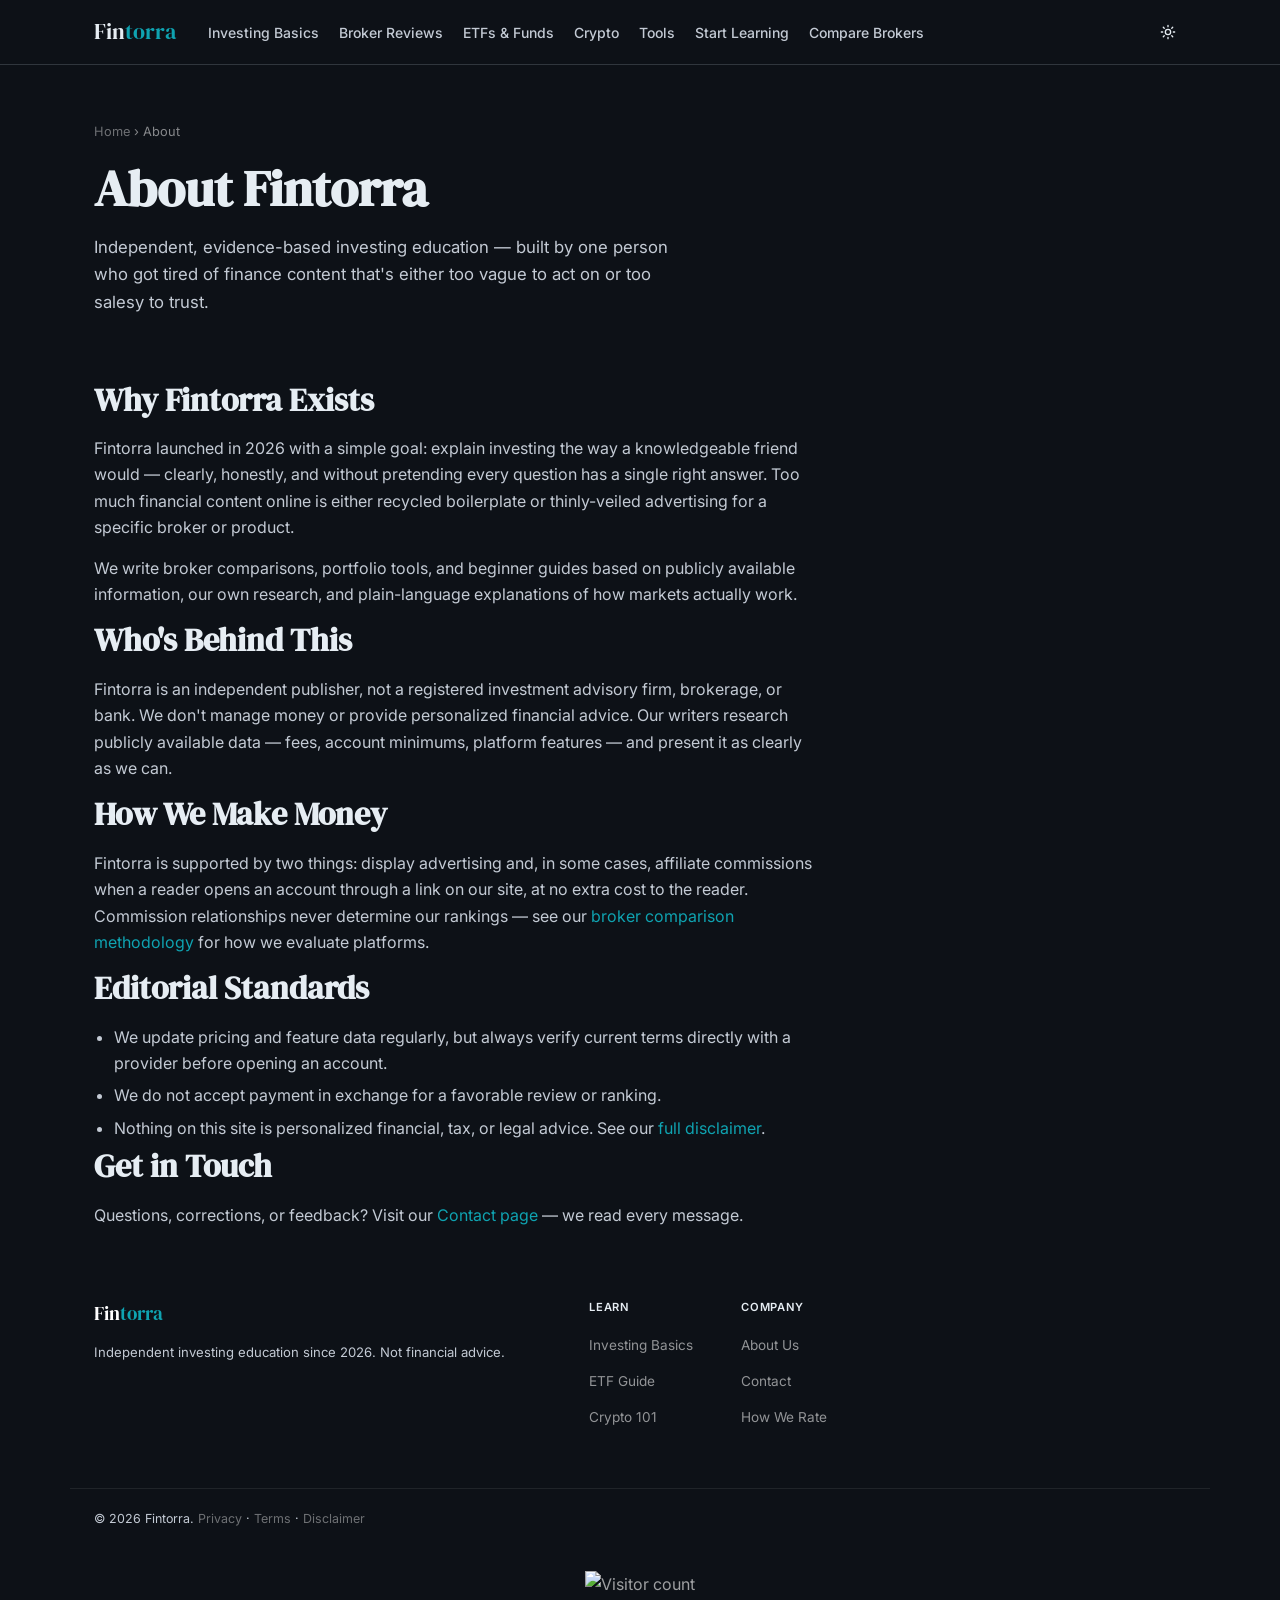
==== commit 6374499f: "Add files via upload" ====
--- a/about.html
+++ b/about.html
@@ -8,7 +8,7 @@
 <meta content="Learn about Fintorra — an independent investing education site built for readers who want clear, jargon-free guidance without hype." name="description"/>
 <link href="https://fonts.googleapis.com" rel="preconnect"/>
 <link href="https://fonts.googleapis.com/css2?family=DM+Serif+Display:ital@0;1&amp;family=Inter:wght@300;400;500;600&amp;family=JetBrains+Mono:wght@400;500&amp;display=swap" rel="stylesheet"/>
-<link href="style.css?v=1784446846" rel="stylesheet"/>
+<link href="style.css?v=1784534008" rel="stylesheet"/>
 <script>(function(){try{var t=localStorage.getItem('fintorra-theme');if(t!=='light'){document.documentElement.setAttribute('data-theme','dark');}}catch(e){}})();</script>
 <link href="https://YOUR-DOMAIN-HERE.com/about.html" rel="canonical"/><meta content="About Us | Fintorra" property="og:title"/><meta content="Learn about Fintorra — an independent investing education site built for readers who want clear, jargon-free guidance without hype." property="og:description"/><meta content="website" property="og:type"/><meta content="https://YOUR-DOMAIN-HERE.com/about.html" property="og:url"/><meta content="https://YOUR-DOMAIN-HERE.com/og-default.jpg" property="og:image"/><meta content="Fintorra" property="og:site_name"/><meta content="summary_large_image" name="twitter:card"/><meta content="About Us | Fintorra" name="twitter:title"/><meta content="Learn about Fintorra — an independent investing education site built for readers who want clear, jargon-free guidance without hype." name="twitter:description"/><meta content="https://YOUR-DOMAIN-HERE.com/og-default.jpg" name="twitter:image"/><script type="application/ld+json">{
   "@context": "https://schema.org",
@@ -34,23 +34,6 @@
   ]
 }</script></head>
 <body>
-<!-- MARKET STRIP -->
-<div aria-hidden="true" class="market-strip">
-<div class="ticker-track">
-<span class="ticker-item up" data-symbol="sp500">S&amp;P 500  5,847 ▲ +0.42%</span>
-<span class="ticker-item up" data-symbol="nasdaq">NASDAQ  19,203 ▲ +0.78%</span>
-<span class="ticker-item down" data-symbol="btc">BTC/USD  $96,410 ▼ −1.12%</span>
-<span class="ticker-item down" data-symbol="eth">ETH/USD  $3,240 ▼ −0.87%</span>
-<span class="ticker-item up" data-symbol="gold">GOLD  $4,312 ▲ +0.31%</span>
-<span class="ticker-item up" data-symbol="eurusd">EUR/USD  1.0841 ▲ +0.19%</span>
-<span class="ticker-item up" data-symbol="sp500">S&amp;P 500  5,847 ▲ +0.42%</span>
-<span class="ticker-item up" data-symbol="nasdaq">NASDAQ  19,203 ▲ +0.78%</span>
-<span class="ticker-item down" data-symbol="btc">BTC/USD  $96,410 ▼ −1.12%</span>
-<span class="ticker-item down" data-symbol="eth">ETH/USD  $3,240 ▼ −0.87%</span>
-<span class="ticker-item up" data-symbol="gold">GOLD  $4,312 ▲ +0.31%</span>
-<span class="ticker-item up" data-symbol="eurusd">EUR/USD  1.0841 ▲ +0.19%</span>
-</div>
-</div>
 <nav class="nav">
 <div class="nav-inner container">
 <a class="logo" href="index.html">Fin<span>torra</span></a>
@@ -117,6 +100,6 @@
 <p>© 2026 Fintorra. <a href="privacy.html">Privacy</a> · <a href="terms.html">Terms</a> · <a href="disclaimer.html">Disclaimer</a></p>
 </div>
 <div class="visitor-counter" style="text-align:center;padding:8px 0;"><img alt="Visitor count" src="https://api.visitorbadge.io/api/visitors?path=marketedge-zippy-pavlova-49449e&amp;label=Visitors&amp;countColor=%23263759&amp;style=flat"/></div></footer>
-<script src="script.js?v=1784446846"></script>
+<script src="script.js?v=1784534008"></script>
 </body>
 </html>
--- a/style.css
+++ b/style.css
@@ -27,11 +27,6 @@
   --radius-lg: 14px;
   --shadow: 0 2px 12px rgba(0,0,0,0.07);
   --shadow-lg: 0 8px 40px rgba(0,0,0,0.1);
-
-  /* Single source of truth for the ticker strip's height, so .nav's
-     sticky offset can never drift out of sync with it (was a hardcoded
-     "top: 34px" magic number before). */
-  --ticker-height: 34px;
 }
 
 *, *::before, *::after { box-sizing: border-box; margin: 0; padding: 0; }
@@ -135,7 +130,7 @@
    =========================== */
 .nav {
   position: sticky;
-  top: var(--ticker-height);
+  top: 0;
   z-index: 100;
   background: #FFFFFF;
   backdrop-filter: blur(10px);
@@ -215,7 +210,7 @@
 .hero {
   background: linear-gradient(160deg, var(--ink) 0%, #1A2535 60%, #152640 100%);
   color: var(--white);
-  padding: 90px 0 0;
+  padding: 44px 0 0;
   overflow: hidden;
   position: relative;
 }
@@ -263,7 +258,7 @@
   .hero-chart-svg { width: 90%; opacity: 0.22; }
 }
 
-.hero-inner { position: relative; z-index: 1; padding-bottom: 60px; }
+.hero-inner { position: relative; z-index: 1; padding-bottom: 32px; }
 
 .hero-badge {
   display: inline-block;
@@ -276,22 +271,22 @@
   text-transform: uppercase;
   padding: 5px 12px;
   border-radius: 20px;
-  margin-bottom: 20px;
+  margin-bottom: 14px;
 }
 
 .hero-title {
-  font-size: clamp(2.5rem, 6vw, 4rem);
+  font-size: clamp(2rem, 4.5vw, 3rem);
   color: var(--white);
-  margin-bottom: 20px;
+  margin-bottom: 14px;
   max-width: 600px;
 }
 .hero-title em { color: var(--accent-hi); font-style: italic; }
 
 .hero-sub {
-  font-size: 1.05rem;
+  font-size: 1rem;
   color: rgba(255,255,255,0.7);
   max-width: 520px;
-  margin-bottom: 32px;
+  margin-bottom: 0;
 }
 
 .hero-actions { display: flex; gap: 12px; margin-bottom: 56px; flex-wrap: wrap; }
@@ -307,32 +302,6 @@
 .stat-k { font-family: var(--ff-display); font-size: 2rem; color: var(--white); }
 .stat-label { font-size: 0.75rem; color: rgba(255,255,255,0.5); text-transform: uppercase; letter-spacing: 0.05em; margin-top: 2px; }
 .stat-divider { width: 1px; height: 40px; background: rgba(255,255,255,0.15); }
-
-/* TICKER — persistent strip above the nav, present on every page */
-.market-strip {
-  background: #0D1117;
-  border-bottom: 1px solid rgba(255,255,255,0.08);
-  height: var(--ticker-height);
-  box-sizing: border-box;
-  padding: 8px 0;
-  overflow: hidden;
-  white-space: nowrap;
-  position: sticky;
-  top: 0;
-  z-index: 101;
-}
-.ticker-track {
-  display: inline-flex;
-  gap: 48px;
-  animation: ticker 30s linear infinite;
-}
-.ticker-item {
-  font-family: var(--ff-mono);
-  font-size: 0.76rem;
-  color: rgba(255,255,255,0.6);
-}
-.ticker-item.up { color: #4ade80; }
-.ticker-item.down { color: #f87171; }
 
 /* Stale-data indicator — a failed refresh should never be silent.
    Dims the value and adds a small warning dot; the title="" attribute
@@ -345,11 +314,6 @@
   opacity: 0.9;
 }
 
-@keyframes ticker {
-  from { transform: translateX(0); }
-  to { transform: translateX(-50%); }
-}
-
 /* ===========================
    AD SLOTS
    =========================== */
@@ -386,32 +350,42 @@
 /* ===========================
    MARKET PULSE DASHBOARD
    =========================== */
+.top-dash { margin: 20px auto; }
+
 .pulse-grid {
   display: grid;
-  grid-template-columns: repeat(3, 1fr);
-  gap: 16px;
+  grid-template-columns: repeat(2, 1fr);
+  border: 1px solid var(--border);
+  border-radius: var(--radius-lg);
+  overflow: hidden;
   margin-top: 24px;
+  background: var(--white);
 }
 .dash-card {
-  background: var(--white);
-  border: 1px solid var(--border);
-  border-radius: var(--radius-lg);
-  padding: 18px;
-  transition: box-shadow 0.2s, transform 0.2s;
-}
-.dash-card:hover { box-shadow: var(--shadow-lg); transform: translateY(-2px); }
-.dash-card-top { display: flex; justify-content: space-between; align-items: center; margin-bottom: 6px; }
-.dash-label { font-size: 0.78rem; font-family: var(--ff-mono); color: var(--ink-muted); text-transform: uppercase; letter-spacing: 0.04em; }
-.dash-change { font-size: 0.8rem; font-family: var(--ff-mono); font-weight: 600; padding: 2px 8px; border-radius: 999px; display: inline-block; }
-.dash-change.up { color: var(--green); background: rgba(26,155,94,0.1); }
-.dash-change.down { color: var(--red); background: rgba(192,57,43,0.1); }
-.dash-price { font-size: 1.5rem; font-weight: 700; font-family: var(--ff-mono); margin-bottom: 10px; }
-.dash-spark { width: 100%; height: 30px; display: block; }
-.dash-spark polyline { fill: none; stroke-width: 2; stroke: var(--ink-muted); }
-.dash-spark polyline.up { stroke: var(--green); }
-.dash-spark polyline.down { stroke: var(--red); }
-
-/* Watchlist star (item 3) */
+  padding: 20px 22px;
+  border-right: 1px solid var(--border);
+  border-bottom: 1px solid var(--border);
+  transition: background 0.15s;
+  cursor: pointer;
+  position: relative;
+}
+.dash-card:nth-child(2n) { border-right: none; }
+.dash-card:nth-last-child(-n+2) { border-bottom: none; }
+.dash-card:hover { background: var(--surface); }
+.dash-card-top { display: flex; justify-content: space-between; align-items: baseline; margin-bottom: 10px; }
+.dash-label { font-size: 0.78rem; font-family: var(--ff-mono); color: var(--ink-muted); text-transform: uppercase; letter-spacing: 0.05em; }
+.dash-symbol { font-size: 0.78rem; font-family: var(--ff-mono); font-weight: 700; color: var(--accent-hi); text-transform: uppercase; letter-spacing: 0.03em; }
+.dash-price { font-size: 2.1rem; font-weight: 700; font-family: var(--ff-mono); line-height: 1; margin-bottom: 8px; }
+.dash-change { font-size: 0.9rem; font-family: var(--ff-mono); font-weight: 600; }
+.dash-change.up { color: var(--green); }
+.dash-change.down { color: var(--red); }
+.dash-change::before { margin-right: 4px; }
+.dash-change.up::before { content: '▲'; }
+.dash-change.down::before { content: '▼'; }
+.dash-spark { display: none; }
+.watch-star { position: absolute; top: 16px; right: 16px; opacity: 0; }
+.dash-card:hover .watch-star, .watch-star.is-watched { opacity: 1; }
+/* Watchlist star */
 .watch-star {
   background: none;
   border: none;
@@ -419,24 +393,12 @@
   font-size: 1rem;
   color: var(--ink-muted);
   padding: 0;
-  margin-right: 6px;
   line-height: 1;
-  transition: color 0.15s, transform 0.15s;
+  transition: color 0.15s, transform 0.15s, opacity 0.15s;
 }
 .watch-star:hover { color: var(--gold); transform: scale(1.15); }
 .watch-star.is-watched { color: var(--gold); }
-.dash-card.is-watched { border-color: var(--gold); }
-
-/* "Updated Xs ago" label (item 6) */
-.dash-updated {
-  display: block;
-  font-size: 0.68rem;
-  font-family: var(--ff-mono);
-  color: var(--ink-muted);
-  margin-top: 8px;
-}
-.dash-card { cursor: pointer; }
-.dash-card:hover { border-color: var(--accent-hi); }
+.dash-card.is-watched { background: var(--accent-lt); }
 
 .chart-range-toggle { display: flex; gap: 6px; margin-bottom: 14px; }
 .range-btn {
@@ -522,6 +484,17 @@
 .tv-modal-close:hover { color: #E6EDF3; }
 #tv-chart-container { height: 480px; }
 .tv-modal-credit { font-size: 0.7rem; color: #8B93A1; margin-top: 8px; text-align: right; }
+.econ-calendar-widget {
+  background: #131722;
+  border-radius: var(--radius);
+  overflow: hidden;
+  min-height: 400px;
+}
+.news-modal-panel { max-width: 560px; }
+.news-modal-title { font-family: var(--ff-display); font-size: 1.3rem; color: #E6EDF3; line-height: 1.4; margin-bottom: 8px; }
+.news-modal-meta { font-size: 0.75rem; font-family: var(--ff-mono); color: #8B93A1; margin-bottom: 16px; }
+.news-modal-summary { font-size: 0.92rem; color: #C3CAD4; line-height: 1.6; margin-bottom: 20px; }
+#news-modal-link { display: inline-block; }
 @media (max-width: 640px) {
   #tv-chart-container { height: 340px; }
   .tv-modal { padding: 0; }
@@ -552,6 +525,10 @@
 .news-list { display: grid; grid-template-columns: repeat(2, 1fr); gap: 16px; }
 .news-item {
   display: block;
+  width: 100%;
+  text-align: left;
+  font: inherit;
+  cursor: pointer;
   background: var(--white);
   border: 1px solid var(--border);
   border-radius: var(--radius);
@@ -569,6 +546,36 @@
   .news-head { flex-direction: column; align-items: stretch; }
   .news-search-wrap { max-width: none; }
 }
+
+/* AI Market Digest */
+.ai-summary-card {
+  background: var(--accent-lt);
+  border-left: 4px solid var(--accent);
+  border-radius: 0 var(--radius) var(--radius) 0;
+  padding: 18px 22px;
+  margin-bottom: 24px;
+}
+.ai-summary-label { font-family: var(--ff-mono); font-size: 0.7rem; font-weight: 700; letter-spacing: 0.04em; text-transform: uppercase; color: var(--accent); margin-bottom: 8px; }
+.ai-summary-text { font-size: 0.92rem; color: var(--ink-soft); line-height: 1.6; margin-bottom: 8px; }
+.ai-summary-note { font-size: 0.72rem; color: var(--ink-muted); }
+
+/* Crypto Screener */
+.screener-table-wrap { overflow-x: auto; margin: 24px 0; }
+.screener-table { width: 100%; border-collapse: collapse; font-size: 0.88rem; }
+.screener-table th {
+  text-align: left;
+  padding: 10px 14px;
+  font-family: var(--ff-mono);
+  font-size: 0.72rem;
+  text-transform: uppercase;
+  letter-spacing: 0.03em;
+  color: var(--ink-muted);
+  border-bottom: 2px solid var(--border);
+}
+.screener-table td { padding: 12px 14px; border-bottom: 1px solid var(--border); }
+.screener-coin { display: flex; align-items: center; gap: 8px; }
+.screener-coin img { width: 20px; height: 20px; border-radius: 50%; }
+.screener-symbol { color: var(--ink-muted); font-family: var(--ff-mono); font-size: 0.78rem; }
 
 .top-mover {
   margin-top: 20px;
@@ -815,7 +822,7 @@
 }
 /* So a deep link like tools.html#compound-calculator doesn't land the
    card underneath the sticky ticker + nav */
-.tool-card { scroll-margin-top: calc(var(--ticker-height) + 64px + 20px); }
+.tool-card { scroll-margin-top: calc(64px + 20px); }
 
 /* ===========================
    NEWSLETTER
@@ -1142,6 +1149,19 @@
    =========================== */
 @media (max-width: 1100px) {
   .nav-links { display: none; }
+  .nav-links.nav-links-open {
+    display: flex;
+    flex-direction: column;
+    position: absolute;
+    top: 64px;
+    left: 0;
+    right: 0;
+    background: #FFFFFF;
+    padding: 16px 24px;
+    gap: 16px;
+    border-bottom: 1px solid var(--border);
+    z-index: 99;
+  }
   .hamburger { display: block; }
 
   .pulse-grid { grid-template-columns: repeat(2, 1fr); }
@@ -1164,9 +1184,9 @@
   .ad-slot { padding-top: 10px; padding-bottom: 10px; }
   .brokers-preview.section-gap { padding-bottom: 24px; }
   .guides.section-gap { padding-top: 24px; }
-  .pulse-grid { grid-template-columns: 1fr 1fr; gap: 10px; }
-  .dash-card { padding: 12px; }
-  .dash-price { font-size: 1.15rem; }
+  .pulse-grid { grid-template-columns: 1fr 1fr; }
+  .dash-card { padding: 14px 16px; }
+  .dash-price { font-size: 1.6rem; }
   .category-pills { flex-wrap: nowrap; overflow-x: auto; -webkit-overflow-scrolling: touch; }
   .guides-grid { grid-template-columns: 1fr; }
   .tools-preview-grid { grid-template-columns: 1fr; }
@@ -1217,6 +1237,7 @@
 
 /* Nav (ticker strip & hero stay dark in both themes already) */
 html[data-theme="dark"] .nav { background: #0D1117; border-bottom-color: #30363D; }
+html[data-theme="dark"] .nav-links-open { background: #0D1117; border-bottom-color: #30363D; }
 html[data-theme="dark"] .logo { color: #E6EDF3; }
 html[data-theme="dark"] .nav-links a { color: #C3CAD4; }
 html[data-theme="dark"] .nav-links a:hover, html[data-theme="dark"] .nav-links a.active { color: var(--accent-hi); }
@@ -1224,7 +1245,7 @@
 html[data-theme="dark"] .theme-toggle { color: #E6EDF3; }
 
 /* Cards */
-html[data-theme="dark"] .dash-card,
+html[data-theme="dark"] .pulse-grid,
 html[data-theme="dark"] .trend-card:not(.featured),
 html[data-theme="dark"] .guide-card,
 html[data-theme="dark"] .tool-preview-card,
@@ -1233,6 +1254,7 @@
 html[data-theme="dark"] .sidebar-widget,
 html[data-theme="dark"] .broker-review,
 html[data-theme="dark"] .highlight-box,
+html[data-theme="dark"] .ai-summary-card,
 html[data-theme="dark"] .verdict-box,
 html[data-theme="dark"] .step,
 html[data-theme="dark"] .quick-nav,
